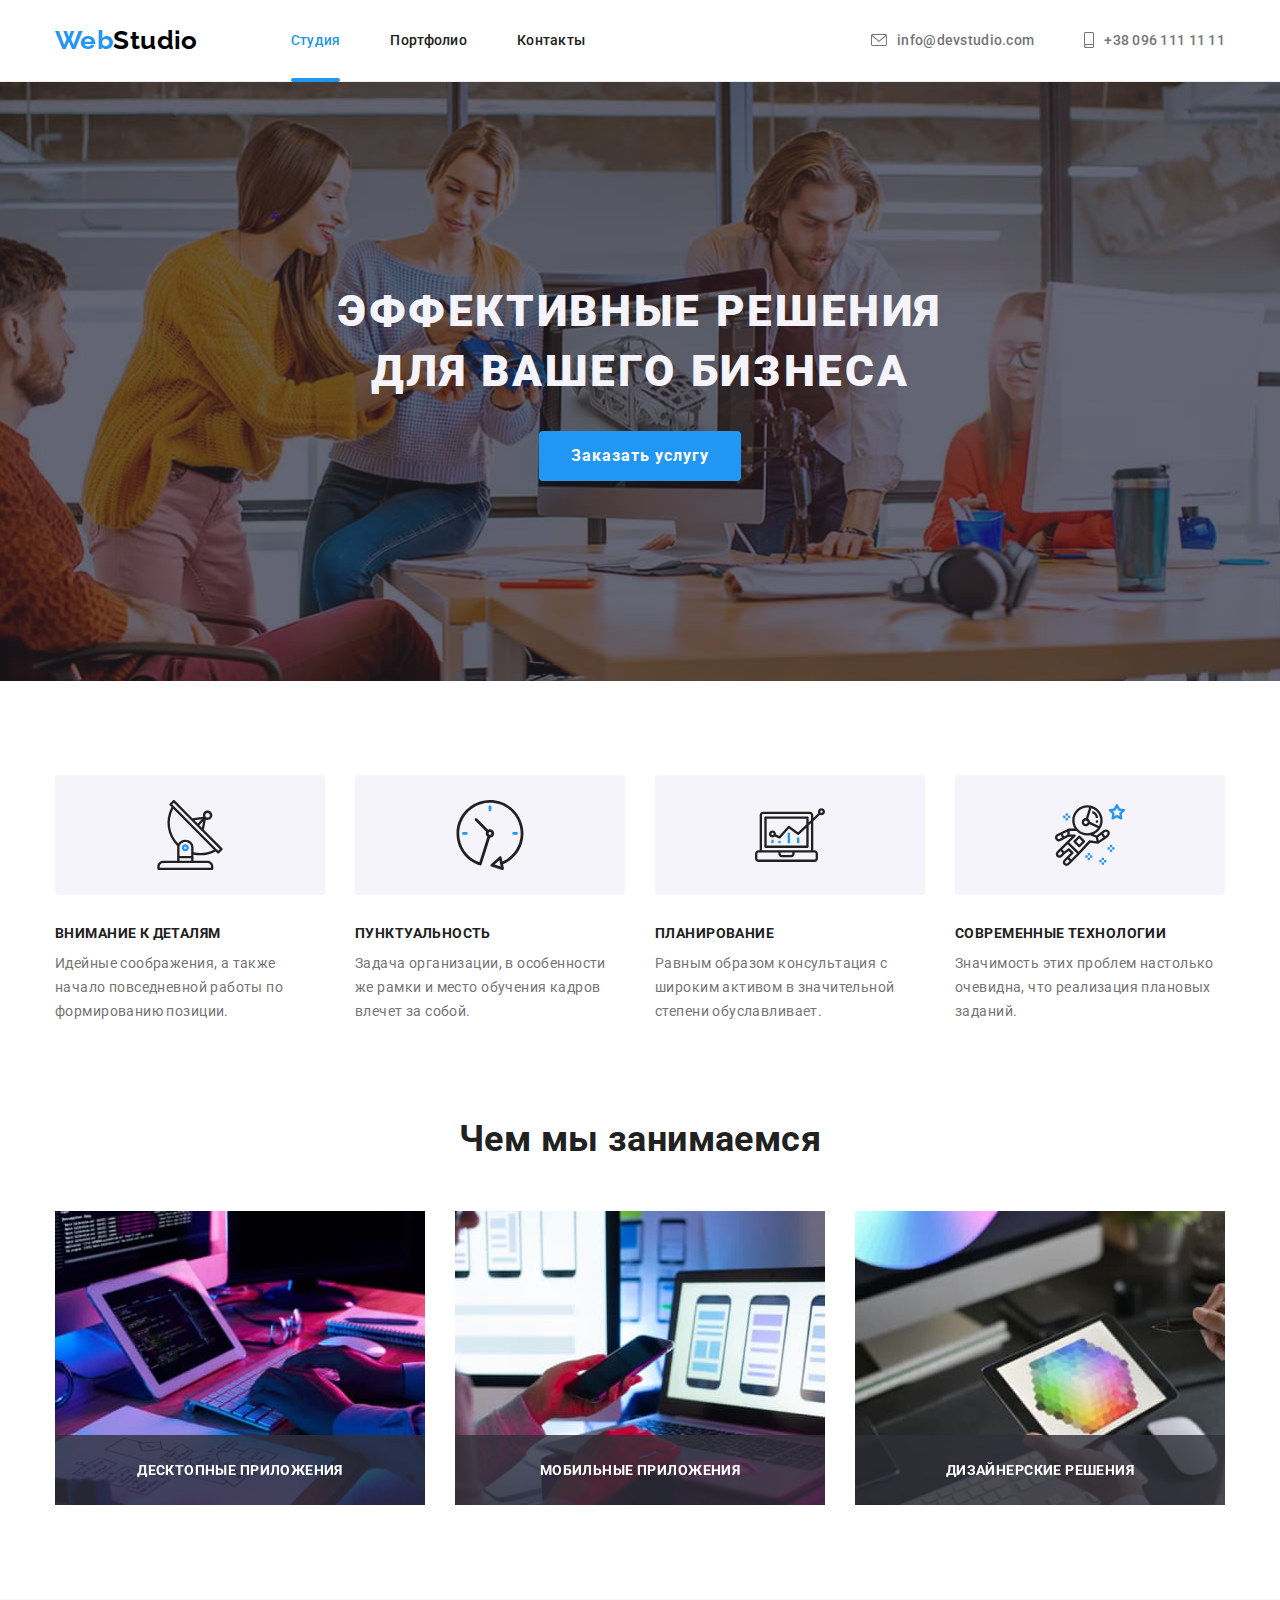
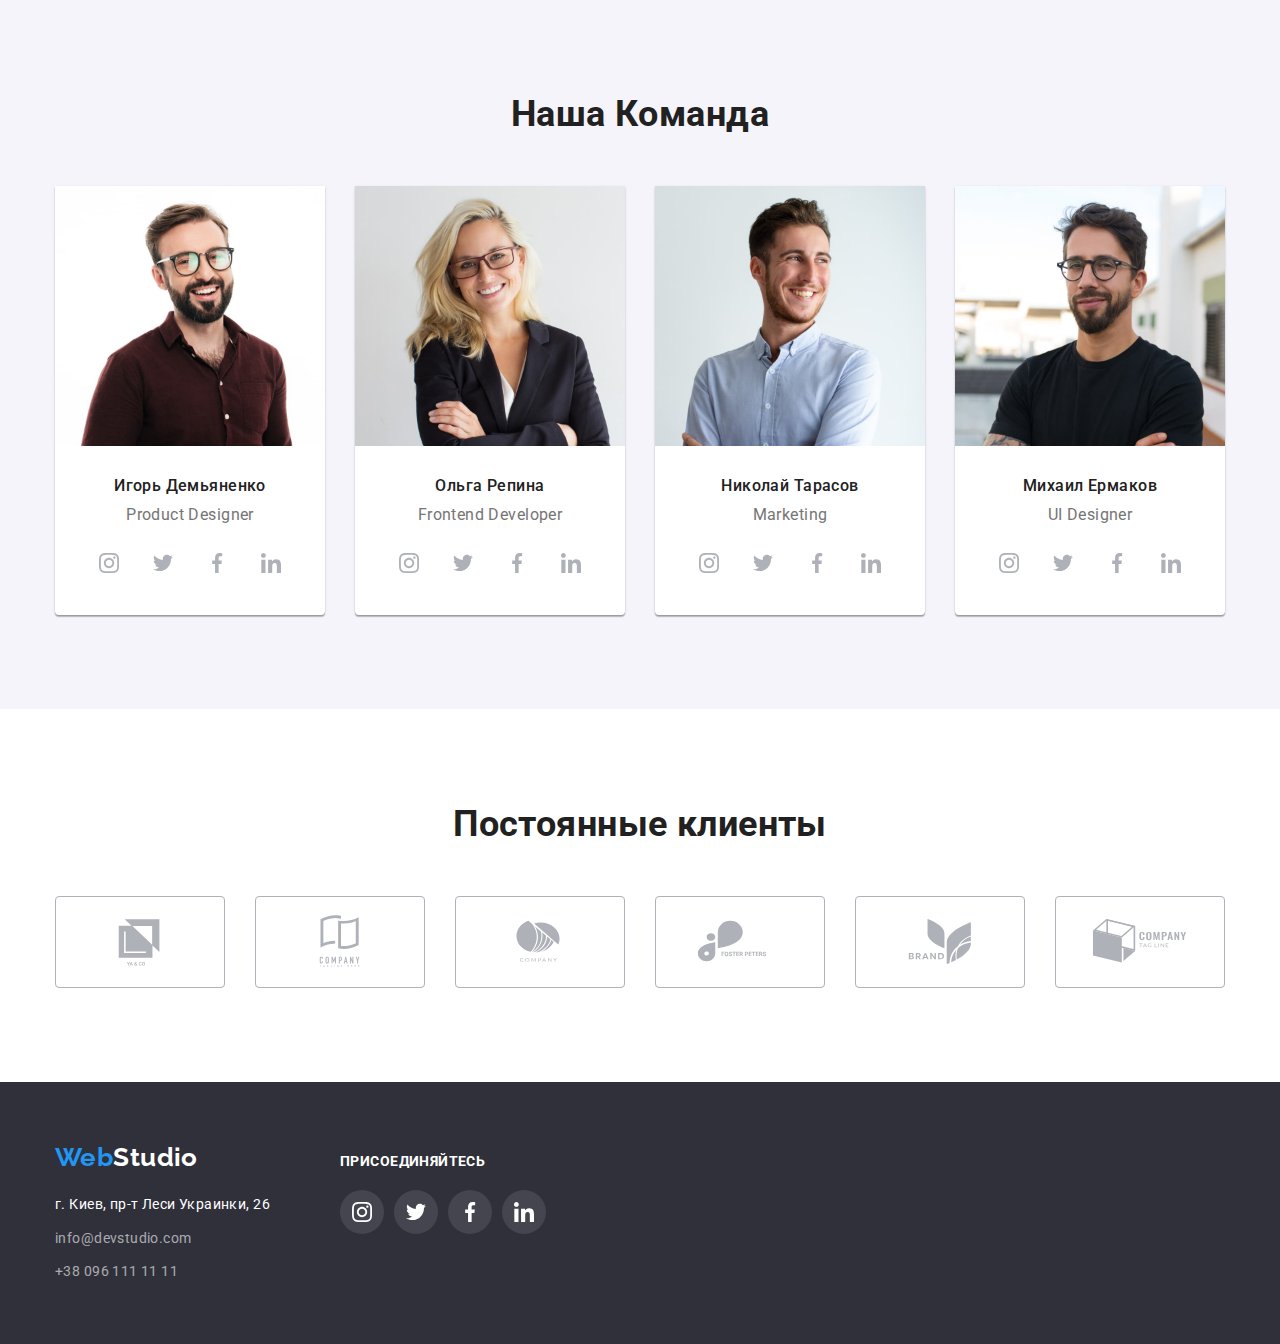
==== index.html @ 5c446c8c "start from 5" ====
<!DOCTYPE html>
<html lang="ru">

<head>
    <meta charset="UTF-8">
    <meta http-equiv="X-UA-Compatible" content="IE=edge">
    <meta name="viewport" content="width=device-width, initial-scale=1.0">
    <title>Document</title>
    <link rel="stylesheet"
        href="https://cdnjs.cloudflare.com/ajax/libs/modern-normalize/1.1.0/modern-normalize.min.css">
    <link rel="stylesheet" href="./css/root.css">
    <link rel="stylesheet" href="./css/main.css">

    <link rel="preconnect" href="https://fonts.googleapis.com">
    <link rel="preconnect" href="https://fonts.gstatic.com" crossorigin>
    <link
        href="https://fonts.googleapis.com/css2?family=Raleway:wght@700&family=Roboto:wght@400;500;700;900&display=swap"
        rel="stylesheet">
</head>

<body>

    <!-- Модальное окно -->
    <div class="backdrop is-hidden" data-modal>
        <div class="modal">
            <div class="button-close-cross" data-modal-close>
                <svg class="icon" width="11px" height="11px" fill="currentColor" aria-hidden="true">
                    <use href="images/symbol-defs.svg#close-cross"></use>
                </svg>
            </div>
        </div>
    </div>
    <!-- конец модального окна -->

    <!-- Шапка сайта -->
    <header>
        <div class="container main-nav">
            <nav class="main-nav">
                <a href="./index.html" class="logo link"><span>Web</span>Studio</a>
                <ul class="list site-nav">
                    <li class="item"><a href="index.html" class="link active">Студия</a></li>
                    <li class="item"><a href="portfolio.html" class="link">Портфолио</a></li>
                    <li class="item"><a href="" class="link">Контакты</a></li>
                </ul>
            </nav>

            <ul class="list contacts">
                <li class="item"><a href="mailto:info@devstudio.com" class="link">
                        <svg class="icon" width="16px" height="12px" aria-hidden="true">
                            <use href="images/symbol-defs.svg#envelope-hover"></use>
                        </svg>
                        info@devstudio.com</a></li>
                <li class="item"><a href="tel:+380961111111" class="link"><svg class="icon" width="10px" height="16px"
                            aria-hidden="true">
                            <use href="images/symbol-defs.svg#smartphone"></use>
                        </svg>+38 096 111 11 11</a></li>
            </ul>
        </div>
    </header>
    <main>
        <!-- Герой -->
        <section class="hero">
            <div class="container">
                <h1>Эффективные решения<br>для вашего бизнеса</h1>
                <button type="button" class="button primary button-hero" data-modal-open>Заказать услугу</button>
            </div>
        </section>

        <!-- Особенности -->

        <section class="section features combi-top">
            <div class="container">
                <h2 class="section-title visually-hidden">Особенности</h2>
                <ul class="list gallery-flex-big">
                    <li class="item">
                        <div class="item-background">
                            <svg class="icon" aria-hidden="true">
                                <use href="images/symbol-defs.svg#features-antenna"></use>
                            </svg>
                        </div>
                        <h3 class="title">Внимание к деталям</h3>
                        <p>Идейные соображения, а также начало повседневной работы по формированию позиции.</p>
                    </li>
                    <li class="item">
                        <div class="item-background">
                            <svg class="icon" aria-hidden="true">
                                <use href="images/symbol-defs.svg#features-clock"></use>
                            </svg>
                        </div>
                        <h3 class="title">Пунктуальность</h3>
                        <p>Задача организации, в особенности же рамки и место обучения кадров влечет за собой.</p>
                    </li>
                    <li class="item">
                        <div class="item-background">
                            <svg class="icon" aria-hidden="true">
                                <use href="images/symbol-defs.svg#features-computer"></use>
                            </svg>
                        </div>
                        <h3 class="title">Планирование</h3>
                        <p>Равным образом консультация с широким активом в значительной степени обуславливает.</p>
                    </li>
                    <li class="item">
                        <div class="item-background">
                            <svg class="icon" aria-hidden="true">
                                <use href="images/symbol-defs.svg#features-cosmonaut"></use>
                            </svg>
                        </div>
                        <h3 class="title">Современные технологии</h3>
                        <p>Значимость этих проблем настолько очевидна, что реализация плановых заданий.</p>
                    </li>
                </ul>
            </div>
        </section>

        <div>
            <!-- Чем мы занимаемся -->
            <section class="section alternate combi-bottom">
                <div class="container">
                    <h2 class="section-title">Чем мы занимаемся</h2>
                    <ul class="list gallery-flex">
                        <li class="item"><img src="images/developing.jpg" alt="Проектирование ПО" width="370">
                            <p><span>десктопные приложения</span></p>
                        </li>
                        <li class="item"><img src="images/multiplatform.jpg" alt="Мультиплатформенная адаптация ПО"
                                width="370">
                            <p><span>Мобильные приложения</span></p>
                        </li>
                        <li class="item"><img src="images/design.jpg" alt="дизайн" width="370">
                            <p><span>Дизайнерские решения</span></p>
                        </li>
                    </ul>
                </div>
            </section>




            <section class="section alternate staff">
                <div class="container">
                    <h2 class="section-title">Наша Команда</h2>
                    <ul class="list gallery-flex-big">
                        <li class="item">
                            <div class="card-thumb">
                                <img src="images/product-designer.jpg" alt="Product Designer" width="270">
                            </div>
                            <div class="wrapper">
                                <h3 class="title">Игорь Демьяненко</h3>
                                <p class="ocupation" lang="en">Product Designer</p>
                                <ul class="list socials team">
                                    <li class="socials-item">
                                        <a href="" class="instagramm">
                                            <svg class="icon" aria-hidden="true" width="20px" height="20px">
                                                <use href="images/symbol-defs.svg#instagram"></use>
                                            </svg>
                                        </a>
                                    </li>
                                    <li class="socials-item"><a href="" class="twitter">
                                            <svg class="icon" aria-hidden="true" width="20px" height="20px">
                                                <use href="images/symbol-defs.svg#twitter"></use>
                                            </svg>
                                        </a>
                                    </li>
                                    <li class="socials-item"><a href="" class="facebook">
                                            <svg class="icon" aria-hidden="true" width="20px" height="20px">
                                                <use href="images/symbol-defs.svg#facebook"></use>
                                            </svg>
                                        </a>
                                    </li>
                                    <li class="socials-item"><a href="" class="linkedin">
                                            <svg class="icon" aria-hidden="true" width="20px" height="20px">
                                                <use href="images/symbol-defs.svg#linkedin"></use>
                                            </svg>
                                        </a>
                                    </li>

                                </ul>
                            </div>

                        </li>
                        <li class="item">
                            <div class="card-thumb">
                                <img src="images/frontend-developer.jpg" alt="Frontend Developer" width="270">
                            </div>
                            <div class="wrapper">
                                <h3 class="title">Ольга Репина</h3>
                                <p class="ocupation" lang="en">Frontend Developer</p>
                                <ul class="list socials team">
                                    <li class="socials-item">
                                        <a href="" class="instagramm">
                                            <svg class="icon" aria-hidden="true" width="20px" height="20px">
                                                <use href="images/symbol-defs.svg#instagram"></use>
                                            </svg>
                                        </a>
                                    </li>
                                    <li class="socials-item"><a href="" class="twitter">
                                            <svg class="icon" aria-hidden="true" width="20px" height="20px">
                                                <use href="images/symbol-defs.svg#twitter"></use>
                                            </svg>
                                        </a>
                                    </li>
                                    <li class="socials-item"><a href="" class="facebook">
                                            <svg class="icon" aria-hidden="true" width="20px" height="20px">
                                                <use href="images/symbol-defs.svg#facebook"></use>
                                            </svg>
                                        </a>
                                    </li>
                                    <li class="socials-item"><a href="" class="linkedin">
                                            <svg class="icon" aria-hidden="true" width="20px" height="20px">
                                                <use href="images/symbol-defs.svg#linkedin"></use>
                                            </svg>
                                        </a>
                                    </li>

                                </ul>
                            </div>

                        </li>
                        <li class="item">
                            <div class="card-thumb">
                                <img src="images/marketing.jpg" alt="Marketing" width="270">
                            </div>
                            <div class="wrapper">
                                <h3 class="title">Николай Тарасов</h3>
                                <p class="ocupation" lang="en">Marketing</p>
                                <ul class="list socials team">
                                    <li class="socials-item">
                                        <a href="" class="instagramm">
                                            <svg class="icon" aria-hidden="true" width="20px" height="20px">
                                                <use href="images/symbol-defs.svg#instagram"></use>
                                            </svg>
                                        </a>
                                    </li>
                                    <li class="socials-item"><a href="" class="twitter">
                                            <svg class="icon" aria-hidden="true" width="20px" height="20px">
                                                <use href="images/symbol-defs.svg#twitter"></use>
                                            </svg>
                                        </a>
                                    </li>
                                    <li class="socials-item"><a href="" class="facebook">
                                            <svg class="icon" aria-hidden="true" width="20px" height="20px">
                                                <use href="images/symbol-defs.svg#facebook"></use>
                                            </svg>
                                        </a>
                                    </li>
                                    <li class="socials-item"><a href="" class="linkedin">
                                            <svg class="icon" aria-hidden="true" width="20px" height="20px">
                                                <use href="images/symbol-defs.svg#linkedin"></use>
                                            </svg>
                                        </a>
                                    </li>

                                </ul>
                            </div>

                        </li>
                        <li class="item">
                            <div class="card-thumb">
                                <img src="images/ui-designer.jpg" alt="UI Designer" width="270">
                            </div>
                            <div class="wrapper">
                                <h3 class="title">Михаил Ермаков</h3>
                                <p class="ocupation" lang="en">UI Designer</p>
                                <ul class="list socials team">
                                    <li class="socials-item">
                                        <a href="" class="instagramm">
                                            <svg class="icon" aria-hidden="true" width="20px" height="20px">
                                                <use href="images/symbol-defs.svg#instagram"></use>
                                            </svg>
                                        </a>
                                    </li>
                                    <li class="socials-item"><a href="" class="twitter">
                                            <svg class="icon" aria-hidden="true" width="20px" height="20px">
                                                <use href="images/symbol-defs.svg#twitter"></use>
                                            </svg>
                                        </a>
                                    </li>
                                    <li class="socials-item"><a href="" class="facebook">
                                            <svg class="icon" aria-hidden="true" width="20px" height="20px">
                                                <use href="images/symbol-defs.svg#facebook"></use>
                                            </svg>
                                        </a>
                                    </li>
                                    <li class="socials-item"><a href="" class="linkedin">
                                            <svg class="icon" aria-hidden="true" width="20px" height="20px">
                                                <use href="images/symbol-defs.svg#linkedin"></use>
                                            </svg>
                                        </a>
                                    </li>

                                </ul>
                            </div>

                        </li>
                    </ul>
                </div>
            </section>
            <section class="section alternate">
                <div class="container">
                    <h2 class="section-title">Постоянные клиенты</h2>
                    <ul class="list partners">
                        <li>
                            <a href="" class="partner">
                                <svg class="icon" aria-hidden="true">
                                    <use href="images/symbol-defs.svg#Partner-Logo1"></use>
                                </svg>
                            </a>
                        </li>
                        <li>
                            <a href="" class="partner">
                                <svg class="icon" aria-hidden="true">
                                    <use href="images/symbol-defs.svg#Partner-Logo2"></use>
                                </svg>
                            </a>
                        </li>
                        <li>
                            <a href="" class="partner">
                                <svg class="icon" aria-hidden="true">
                                    <use href="images/symbol-defs.svg#Partner-Logo3"></use>
                                </svg>
                            </a>
                        </li>
                        <li>
                            <a href="" class="partner">
                                <svg class="icon" aria-hidden="true">
                                    <use href="images/symbol-defs.svg#Partner-Logo4"></use>
                                </svg>
                            </a>
                        </li>
                        <li>
                            <a href="" class="partner">
                                <svg class="icon" aria-hidden="true">
                                    <use href="images/symbol-defs.svg#Partner-Logo5"></use>
                                </svg>
                            </a>
                        </li>
                        <li>
                            <a href="" class="partner">
                                <svg class="icon" aria-hidden="true">
                                    <use href="images/symbol-defs.svg#Partner-Logo6"></use>
                                </svg>
                            </a>
                        </li>
                    </ul>
                </div>
            </section>

        </div>
    </main>
    <footer>
        <div class="container">
            <div class="wrapper">
                <a href="./index.html" class="logo link"><span>Web</span>Studio</a>
                <address class="adress">
                    <p class="contacts-footer">
                        г. Киев, пр-т Леси Украинки, 26
                    </p>
                    <ul class="list contacts-footer">
                        <li class="item"><a href="mailto:info@devstudio.com" class="link">info@devstudio.com</a></li>
                        <li class="item"><a href="tel:+380961111111" class="link">+38 096 111 11 11</a></li>
                    </ul>
                </address>
            </div>
            <div class="wrapper connect">
                <h2>Присоединяйтесь</h2>
                <ul class="list socials">
                    <li class="socials-item">
                        <a href="" class="instagramm">
                            <svg class="icon" aria-hidden="true" width="20px" height="20px">
                                <use href="images/symbol-defs.svg#instagram"></use>
                            </svg>
                        </a>
                    </li>
                    <li class="socials-item"><a href="" class="twitter">
                            <svg class="icon" aria-hidden="true" width="20px" height="20px">
                                <use href="images/symbol-defs.svg#twitter"></use>
                            </svg>
                        </a>
                    </li>
                    <li class="socials-item"><a href="" class="facebook">
                            <svg class="icon" aria-hidden="true" width="20px" height="20px">
                                <use href="images/symbol-defs.svg#facebook"></use>
                            </svg>
                        </a>
                    </li>
                    <li class="socials-item"><a href="" class="linkedin">
                            <svg class="icon" aria-hidden="true" width="20px" height="20px">
                                <use href="images/symbol-defs.svg#linkedin"></use>
                            </svg>
                        </a>
                    </li>

                </ul>
            </div>
        </div>
    </footer>
    <script src="js/modal.js"></script>
</body>

</html>
---- css/root.css ----
:root {
    --primary-content-color: #757575;
    --secondary-content-color: #212121;
    --accent-color: #2196f3;
    --primary-bg-color: #ffffff;
    --secondary-bg-color: #F5F4FA;
    --icons-bg-color: #AFB1B8;
    --hero-button-color: #2196f3;
    --hero-button-color-accent: #188CE8;
    --hero-background-color: #C4C4C4;
    /* cubic-bezier(0.4, 0, 0.2, 1) */
    --cubic-function: 250ms cubic-bezier(0.4, 0, 0.2, 1);

    /* gallery */
    --gallery-cards-gap: 30px;
    --gallery-text-wrapper-padding-top-bottom: 18px;
    --gallery-text-wrapper-padding-left-right: 24px;
    /* gallery big */
    --gallery-big-text-wrapper-padding-top-bottom: 30px;
    --gallery-big-text-wrapper-padding-left-right: 30px;
}
---- css/main.css ----
﻿/*     font-family: 'Raleway', sans-serif;

    font-family: 'Roboto', sans-serif; 
 font colors
    logo color 2196F3 000000
    +accent color 2196F3
    menu color 212121

email and phone hover 2196F3
email and phone 757575

+white FFFFFF

+featuretitle 212121
+featuretitle paragraph 757575
 
   + Основной цвет текста --primary-content-color
    вторичный цвет текста --secondary-content-color
    
    цвет акцента -accent-color

    +основной цвет фона белый --primary-bg-color
    вторичный цвет фона --secondary-bg-color
*/

body {
    color: var(--primary-content-color);
    background-color: var(--primary-bg-color);
    font-family: roboto, sans-serif;
    font-weight: 400;
    font-size: 14px;
    letter-spacing: 0.03em;
    line-height: 1.2;
}

/* Utilities */

.visually-hidden {
    position: absolute;
    width: 1px;
    height: 1px;
    margin: -1px;
    border: 0;
    padding: 0;

    white-space: nowrap;
    clip-path: inset(100%);
    clip: rect(0 0 0 0);
    overflow: hidden;
    outline: 0;
    outline-offset: 0;
}

img {
    display: block;
    max-width: 100%;
    height: auto;
}

/* .visualiser {
    outline: 2px dashed blueviolet;
} */

.container {
    width: 1200px;
    margin-left: auto;
    margin-right: auto;
    /* outline: 2px dashed greenyellow; */
    padding-right: 15px;
    padding-left: 15px;
}

.list {
    list-style: none;
    margin: 0;
    padding-left: 0;
}

.link {
    text-decoration: none;
}

.adress {
    font-style: normal;
}

.icon {
    fill: var(--icons-bg-color);
    transition: fill var(--cubic-function);
}



/* site nav */
header {
    border-bottom: 1px solid #ECECEC;

}

.logo {
    margin-right: 93px;
    display: block;

    color: #000000;
    font-family: Raleway, sans-serif;
    font-weight: 700;
    font-size: 26px;
}



.logo span {
    color: var(--accent-color);
}

.main-nav {
    display: flex;
    align-items: center;
}

.site-nav,
.contacts {
    display: flex;

    letter-spacing: 0.02em;
    font-weight: 500;
}

.contacts {
    margin-left: auto;
}

.contacts-footer {

    line-height: 1.71;
}

.adress p {
    color: var(--primary-bg-color);
}


.site-nav .item:not(:last-child) {
    margin-right: 50px;
}

.contacts .item:not(:last-child) {
    margin-right: 50px;
}

.site-nav .link {
    color: var(--secondary-content-color);
    display: block;
    padding-top: 32px;
    padding-bottom: 32px;
    transition: color var(--cubic-function);
}

.contacts .link {
    display: inline-flex;
    align-items: center;
    justify-content: center;
    color: var(--primary-content-color);

    padding-top: 32px;
    padding-bottom: 32px;
    text-align: center;

    transition: color var(--cubic-function);
}

.contacts .icon {

    margin-right: 10px;
    text-align: center;
    fill: currentColor;

}



.contacts-footer .link {
    color: rgba(255, 255, 255, 0.6);
    transition: color var(--cubic-function);
}

.site-nav .link:hover,
.site-nav .link:focus,
.contacts .link:hover,
.contacts .link:focus,
.contacts-footer .link:hover,
.contacts-footer .link:focus {
    color: var(--accent-color);
}

.site-nav .active {
    color: var(--accent-color);
}

.site-nav .link.active::before {
    position: absolute;
    bottom: -1px;
    left: 0;
    display: block;
    content: "";
    width: 100%;
    height: 4px;
    border-radius: 2px;
    background-color: var(--hero-button-color);
}

.list.site-nav .link.active {
    position: relative;
}

/* hero */




.hero {
    max-width: 1600px;
    margin-left: auto;
    margin-right: auto;
    padding-top: 200px;
    padding-bottom: 200px;

    text-align: center;
    background-color: var(--hero-background-color);
    background-image: linear-gradient(to right, rgba(47, 48, 58, 0.4), rgba(47, 48, 58, 0.4)), url(../images/hero-bg.jpg);
    background-position: center;
    background-size: cover;
    background-repeat: no-repeat;

}


.hero .button {
    font-weight: 700;
    font-size: 16px;
    line-height: 1.86;
    letter-spacing: 0.06em;
    background-color: var(--hero-button-color);
    transition: background-color var(--cubic-function);

}

.hero .button:hover,
.hero .button:focus {
    background-color: var(--hero-button-color-accent);

}

.hero h1 {
    text-transform: uppercase;
    color: var(--secondary-bg-color);
    font-weight: 900;
    font-size: 44px;
    line-height: 1.36;
    letter-spacing: 0.06em;
    margin-top: 0;
    margin-bottom: 30px;
    /* outline: 1px solid blue; */

}

/* main */
.section {

    padding-bottom: 94px;
    /* outline: 1px solid yellow;
    background-color: grey; */

}

.section.combi-top {
    padding-top: 94px;
    padding-bottom: 0;
}

.section.alternate {
    padding-top: 94px;
}

.alternate:nth-child(2n) {
    background-color: var(--secondary-bg-color);
}

/*
.section.combi-bottom {
    padding-top: 0;
} */


/* -----purpose-overlay----- */

.list.gallery-flex .item {
    position: relative;
}

.alternate.combi-bottom p {
    position: absolute;
    display: flex;
    justify-content: center;
    align-items: center;
    padding: 0;
    margin: 0;
    width: 100%;
    height: 70px;
    transform: translate(0, -100%);

    font-weight: 700;
    font-size: 14px;
    line-height: 1.17;
    text-transform: uppercase;
    background-color: rgba(47, 48, 58, 0.8);
    color: var(--primary-bg-color);

}

/* ------END-of-puropose-overlay--- */




/* наша команда */
/* team-galery */



.gallery-flex-big {
    display: flex;
    flex-wrap: wrap;
    margin-top: calc(-1 * var(--gallery-cards-gap));
    margin-left: calc(-1 * var(--gallery-cards-gap));

}

.gallery-flex-big .item {
    flex-basis: calc(100% / 4 - var(--gallery-cards-gap));
    /* margin-bottom: 30px; */
    margin-left: var(--gallery-cards-gap);
    margin-top: var(--gallery-cards-gap);

    align-items: center;


}

.alternate .gallery-flex-big .item {
    box-shadow: 0px 1px 3px rgba(0, 0, 0, 0.12), 0px 1px 1px rgba(0, 0, 0, 0.14), 0px 2px 1px rgba(0, 0, 0, 0.2);
    border-radius: 0px 0px 4px 4px;
    background-color: var(--primary-bg-color);
}

.gallery-flex-big .wrapper {
    text-align: center;
    padding-top: var(--gallery-big-text-wrapper-padding-top-bottom);
    padding-bottom: var(--gallery-big-text-wrapper-padding-top-bottom);
    /* padding-left: var(--gallery-big-text-wrapper-padding-left-right);
    padding-right: var(--gallery-big-text-wrapper-padding-left-right); */
}


.alternate h2 {
    font-weight: 700;
    font-size: 36px;
    text-align: center;
    margin-bottom: 50px;
}

.alternate h3 {
    font-weight: 500;
    font-size: 16px;
    margin-top: 0px;
    margin-bottom: 10px;
}

.alternate p {
    font-size: 16px;
    margin-top: 0px;
    margin-bottom: 0px;
}

.alternate ul {
    display: flex;
    justify-content: center;
}

.section-title {
    margin-top: 0;
    margin-bottom: 0;
}

.section-title,
.section .title {
    color: var(--secondary-content-color);
}

.features h3 {

    font-weight: 700;
    font-size: 14px;
    text-transform: uppercase;
    margin-top: 0;
    margin-bottom: 10px;

}

.features p {
    margin-top: 0;
    margin-bottom: 0;
    line-height: 1.71;
}

.features ul {
    /* margin-bottom: 94px; */
    display: flex;
}

.features .item-background {
    display: flex;
    align-items: center;
    justify-content: center;
    width: 270px;
    height: 120px;
    border-radius: 4px;
    margin-bottom: 30px;
    background-color: var(--secondary-bg-color);
}

.features .icon {
    display: block;
    content: "";
    width: 70px;
    height: 70px;



}

/* .features .antenna::before {
    background-image: url(../images/features-antenna.svg);
}

.features .clock::before {
    background-image: url(../images/features-clock.svg);
}

.features .computer::before {
    background-image: url(../images/features-computer.svg);
}

.features .cosmonaut::before {
    background-image: url(../images/features-cosmonaut.svg);
} */


.button {
    color: var(--secondary-text-color);
    background-color: var(--secondary-bg-color);
    font-family: inherit;
    font-weight: 500;
    font-size: 16px;
    line-height: 1.63;
    padding: 0;
    border: 0;
    border-radius: 4px;

    cursor: pointer;


}

.button-hero {
    padding: 10px 32px;
    display: inline-block;

    box-shadow: 0px 4px 4px rgba(0, 0, 0, 0.15);
}

.button-hero:hover,
.button-hero:focus {}

.button-gallery {
    padding: 6px 22px;

}



.button.secondary.button-gallery:hover,
.button.secondary.button-gallery:focus,
.button.primary.button-gallery:hover,
.button.primary.button-gallery:focus {
    color: var(--primary-bg-color);
    background-color: var(--accent-color);

    box-shadow: 0px 3px 1px rgba(0, 0, 0, 0.1), 0px 1px 2px rgba(0, 0, 0, 0.08), 0px 2px 2px rgba(0, 0, 0, 0.12);
}



.button.primary {
    color: var(--primary-bg-color);
    background-color: var(--accent-color);
    box-shadow: none;
    transition: background-color var(--cubic-function), color var(--cubic-function), box-shadow var(--cubic-function);


}

.button.secondary {
    color: var(--secondary-content-color);
    background-color: var(--secondary-bg-color);

    transition: background-color var(--cubic-function), color var(--cubic-function), box-shadow var(--cubic-function);
}

.link p {
    color: var(--primary-content-color);

}

/* galery flex net*/





.gallery-flex {
    display: flex;
    flex-wrap: wrap;
    margin-top: calc(-1 * var(--gallery-cards-gap));
    margin-left: calc(-1 * var(--gallery-cards-gap));

}

.gallery-flex .item {
    flex-basis: calc(100% / 3 - var(--gallery-cards-gap));
    /* margin-bottom: 30px; */
    margin-left: var(--gallery-cards-gap);
    margin-top: var(--gallery-cards-gap);

    align-items: center;

}

.gallery-flex .item .link {
    display: block;
    transition: box-shadow var(--cubic-function);
}


.gallery-flex .item a:hover,
.gallery-flex .item a:focus {
    box-shadow: 0px 1px 1px rgba(0, 0, 0, 0.12), 0px 4px 4px rgba(0, 0, 0, 0.06), 1px 4px 6px rgba(0, 0, 0, 0.16);

}



.gallery-flex .wrapper {
    padding-top: var(--gallery-text-wrapper-padding-top-bottom);
    padding-bottom: var(--gallery-text-wrapper-padding-top-bottom);
    padding-left: var(--gallery-text-wrapper-padding-left-right);
    padding-right: var(--gallery-text-wrapper-padding-left-right);
}

.gallery-flex .bottom-border {

    border-left: 1px solid #EEEEEE;
    border-right: 1px solid #EEEEEE;
    border-bottom: 1px solid #EEEEEE;
}

/* 
.gallery .item:not(:nth-child(3n)) {
    margin-right: 30px;
}

.gallery .item:nth-last-child(-n+3) {
    margin-bottom: 0;
} */



.gallery h2 {
    font-weight: 700;
    font-size: 18px;
    line-height: 2;
    letter-spacing: 0.06em;

}

.gallery p {
    font-size: 16px;
    line-height: 1.88;
}

.gallery-nav {
    margin-top: 0;
    margin-bottom: 50px;
    display: flex;
    justify-content: center;
}

.gallery-nav .item:not(:last-child) {
    margin-right: 8px;
}

.portfolio {
    padding-top: 94px;
    padding-bottom: 94px;
}

.portfolio p,
.portfolio h2 {
    margin: 0;
}

.portfolio h2 {
    margin-bottom: 4px;
}

.alternate .partners {
    display: flex;

}

.partners .partner {
    display: flex;
    border: 1px solid var(--icons-bg-color);
    border-radius: 4px;
    width: 170px;
    height: 92px;
    justify-content: center;
    align-items: center;
    color: var(--icons-bg-color);
    transition: color var(--cubic-function), border-color var(--cubic-function);
}

.partners .icon {
    fill: currentColor;
    width: 106px;
    height: 60px;
}

.partners .partner:hover,
.partners .partner:focus {
    color: var(--accent-color);
    border-color: var(--accent-color);
}

.partners li:not(:last-child) {
    margin-right: 30px;

}

/* -------galery overlay---------- */

a .card-thumb {
    position: relative;
    overflow: hidden;
}

.overlay {
    position: absolute;
    bottom: 0;
    left: 0;
    transform: translate(0, 100%);
    width: 100%;
    height: 100%;
    display: flex;
    align-items: center;
    padding: 24px;
    background-color: rgba(33, 150, 243, 0.9);

    overflow: hidden;
    transition: transform var(--cubic-function);

}

.gallery .overlay p {
    padding: 0;
    margin: 0;

    font-size: 18px;
    line-height: 1.55;
    color: var(--primary-bg-color);
}

.gallery-flex .item a:hover .overlay,
.gallery-flex .item a:focus .overlay {
    transform: translate(0);
}


/* -----end-of-overlay----- */


/* footer */
footer {
    padding-top: 60px;
    padding-bottom: 60px;

    background-color: #2F303A;
}


footer .container {
    display: flex;
    align-items: baseline;
}

footer h2 {
    text-transform: uppercase;
    font-size: 14px;
    font-weight: 700;
    margin-top: 0;
    margin-bottom: 20px;

    color: var(--primary-bg-color);
}

footer .logo {
    color: var(--primary-bg-color);
    margin-right: 0px;
    margin-bottom: 20px;
}

.footer .wrapper {
    display: flex;

}

footer p {
    margin-top: 0px;
    margin-bottom: 10px;
}


footer .item:not(:last-child) {
    margin-bottom: 9px;
}

footer .connect {
    margin-left: 70px;
}

.socials {
    display: flex;
}

.socials-item:not(:last-child) {
    margin-right: 10px;
}

.socials a {
    display: flex;
    width: 44px;
    height: 44px;
    border-radius: 50%;
    overflow: hidden;
    align-items: center;
    justify-content: center;
    color: var(--primary-bg-color);

    background-position: center;
    background-color: rgba(255, 255, 255, 0.1);
    background-repeat: no-repeat;

    transition: background-color var(--cubic-function);

}

.socials.team a {
    fill: var(--primary-bg-color);


}

.socials a:hover,
.socials a:focus {
    background-color: var(--accent-color);
}

.gallery-flex-big .socials a:hover .icon,
.gallery-flex-big .socials a:focus .icon {
    fill: var(--primary-bg-color);
}

.gallery-flex-big .ocupation {
    margin-bottom: 16px;
}

footer .socials .icon {
    fill: #fff;
}


/*
.socials .instagramm {
    background-image: url(../images/instagram.svg);
}

.socials .twitter {
    background-image: url(../images/twitter.svg);
}

.socials .facebook {
    background-image: url(../images/facebook.svg);
}

.socials .linkedin {
    background-image: url(../images/linkedin.svg);
} */

/* 
.gallery .item:not(:nth-child(3n)) {
    margin-right: 30px;
}

.gallery .item:nth-last-child(-n+3) {
    margin-bottom: 0;
} */


/* ------------modal window----------- */

.backdrop {
    opacity: 1;

    position: fixed;
    top: 0;
    left: 0;
    width: 100%;
    height: 100%;
    background-color: rgba(0, 0, 0, 0.2);
    transition: opacity var(--cubic-function);
}

.backdrop.is-hidden {
    opacity: 0;

    pointer-events: none;

}

.modal {
    position: absolute;
    top: 50%;
    left: 50%;
    transform: translate(-50%, -50%);
    width: 528px;
    height: 581px;
    background-color: var(--primary-bg-color);
    box-shadow: 0px 1px 3px rgba(0, 0, 0, 0.12), 0px 1px 1px rgba(0, 0, 0, 0.14), 0px 2px 1px rgba(0, 0, 0, 0.2);
    border-radius: 4px;
}

.backdrop.is-hidden .modal {
    transform: translate(-50%, -50%) scale(0.8);
    transition: transform var(--cubic-function);
}

.backdrop .modal {
    transform: translate(-50%, -50%) scale(1);
    transition: transform var(--cubic-function);
}

.button-close-cross {
    position: absolute;
    top: 8px;
    right: 8px;
    width: 30px;
    height: 30px;

    display: flex;
    justify-content: center;
    align-items: center;
    background-color: var(--primary-bg-color);
    border: 1px solid rgba(0, 0, 0, 0.1);
    border-radius: 15px;
}

.button-close-cross:hover,
.button-close-cross:focus {
    cursor: pointer;
}

.button-close-cross .icon {
    display: block;
    fill: #000000;
}


/* ------------END of modal window---- */
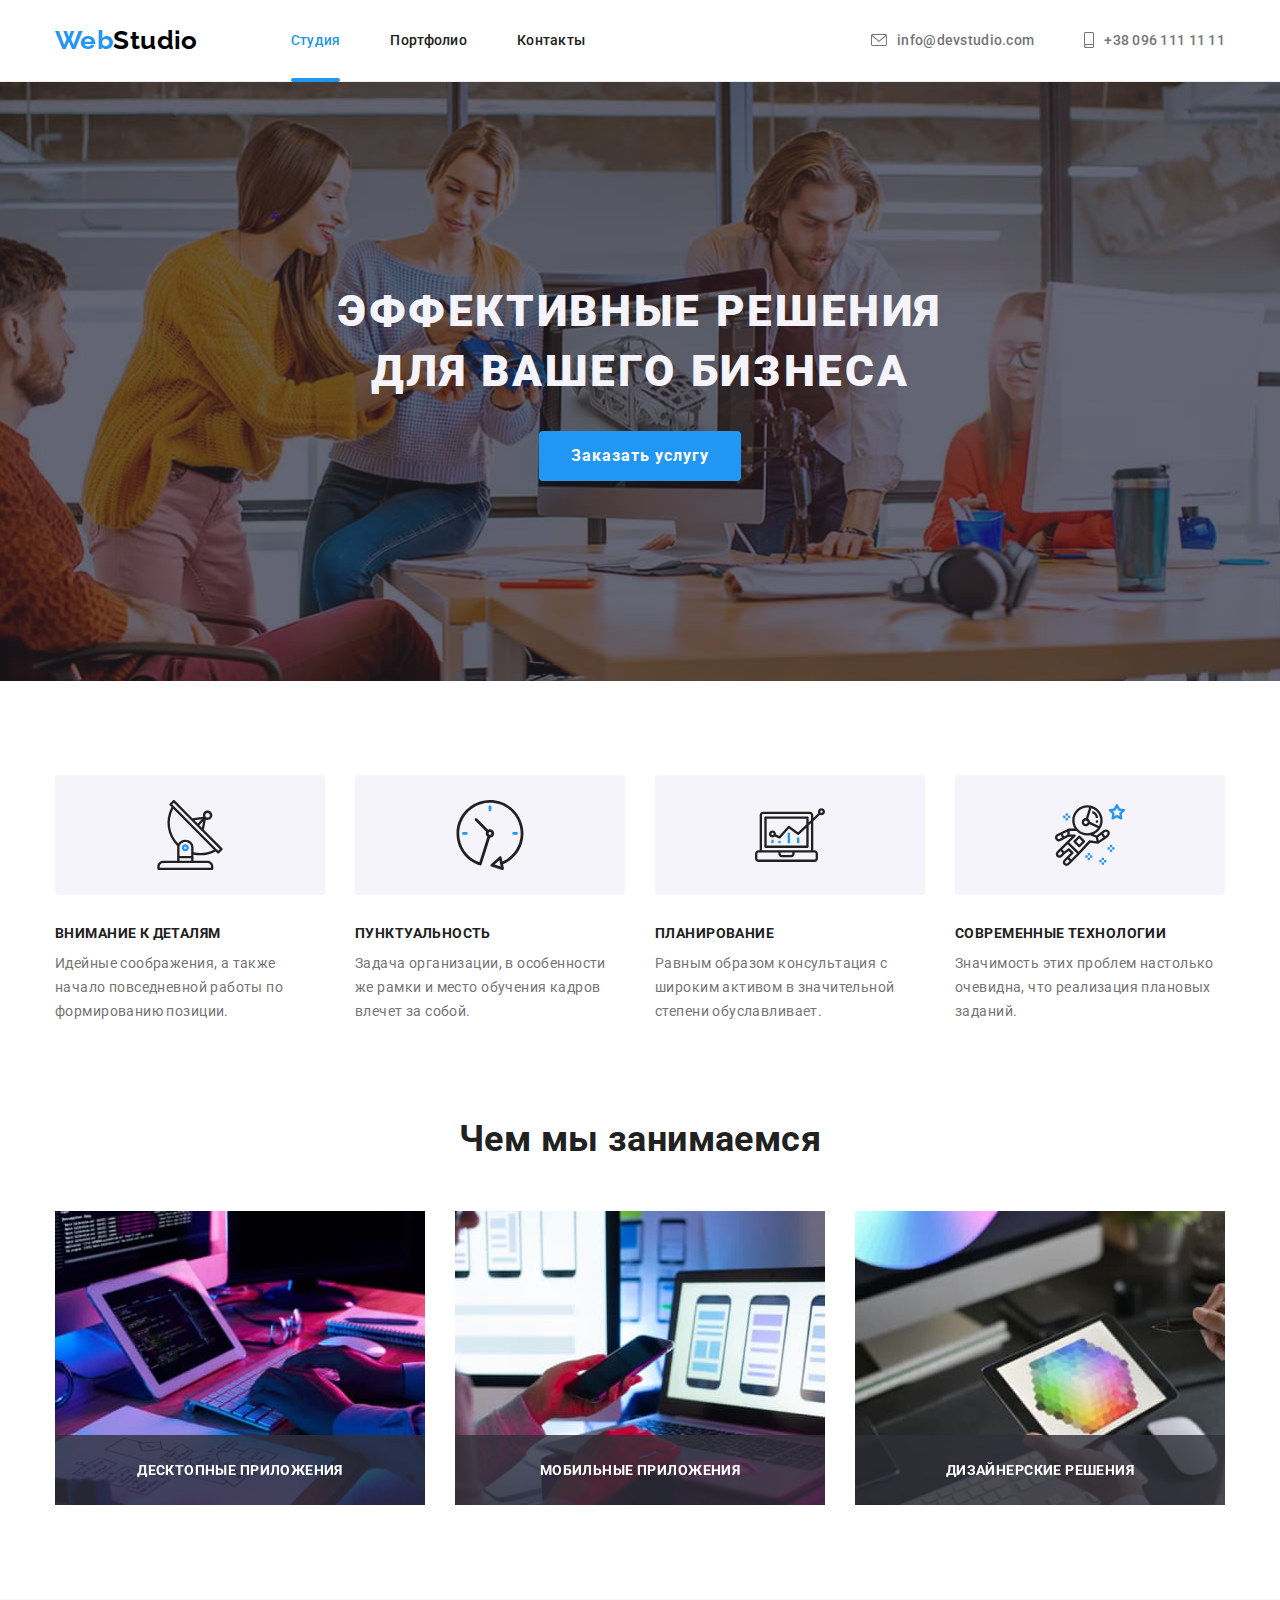
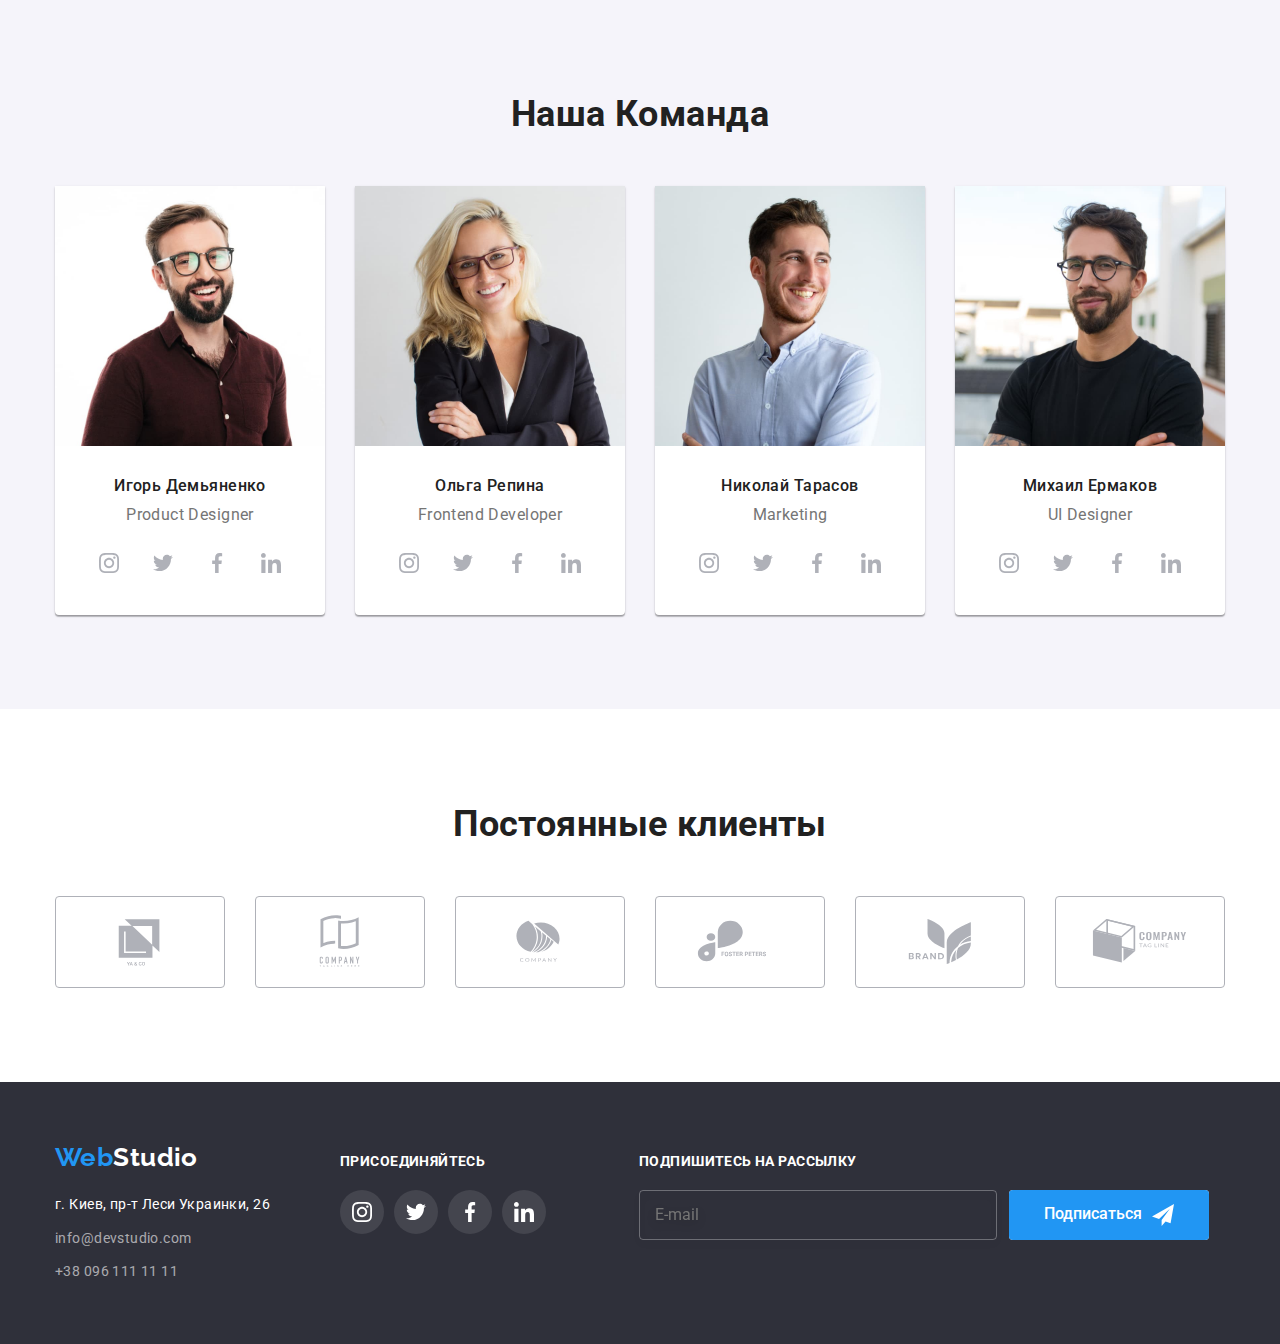
==== commit 74d49876: "ready to check" ====
--- a/index.html
+++ b/index.html
@@ -28,6 +28,51 @@
                     <use href="images/symbol-defs.svg#close-cross"></use>
                 </svg>
             </div>
+            <form class="form-modal js-speaker-form">
+                <h2>Оставьте свои данные, мы вам перезвоним</h2>
+                <label>
+                    <span class="form-input-name">Имя</span>
+
+                    <input type="text" name="form-name" placeholder=" " class="input-text">
+                    <svg width="18px" height="18px" fill="currentColor" aria-hidden="true">
+                        <use href="images/symbol-defs.svg#form-human"></use>
+                    </svg>
+                </label>
+                <label>
+                    <span class="form-input-name">Телефон</span>
+                    <input type="tel" name="form-phone" class="input-text" placeholder=" ">
+                    <svg width="18px" height="18px" fill="currentColor" aria-hidden="true">
+                        <use href="images/symbol-defs.svg#form-phone"></use>
+                    </svg>
+                </label>
+                <label>
+                    <span class="form-input-name">Почта</span>
+                    <input type="email" name="form-mail" class="input-text" placeholder=" ">
+                    <svg width="18px" height="18px" fill="currentColor" aria-hidden="true">
+                        <use href="images/symbol-defs.svg#form-envelope"></use>
+                    </svg>
+                </label>
+                <label>
+                    <span>Комментарий</span><textarea type="text" name="form-comment" class="input-text comment"
+                        placeholder="Введите текст"></textarea>
+                </label>
+                <label class="consent">
+                    <input type="checkbox" name="form-consent" value="true" class="visually-hidden">
+                    <svg class="icon form-checkbox unchecked" fill="currentColor" aria-hidden="true">
+                        <use href="images/symbol-defs.svg#form-icon-uncheck"></use>
+                    </svg>
+                    <svg class="icon form-checkbox checked" fill="currentColor" aria-hidden="true">
+                        <use href="images/symbol-defs.svg#form-icon-check"></use>
+                    </svg>
+
+                    <span>Соглашаюсь с рассылкой и принимаю</span> <a href="">Условия договора</a>
+                </label>
+                <label class="button ">
+                    <button class="button primary subscribe-action" type="submit">Отправить</button>
+
+
+                </label>
+            </form>
         </div>
     </div>
     <!-- конец модального окна -->
@@ -391,9 +436,40 @@
 
                 </ul>
             </div>
+            <div class="wrapper subscribe">
+                <h2>Подпишитесь на рассылку</h2>
+                <form class="js-speaker-form">
+                    <label class="mail">
+                        <input type="email" name="subscribe-email" placeholder="E-mail">
+                    </label>
+                    <label class="button">
+                        <button class="button primary subscribe-action"><span>Подписаться</span><svg class="icon"
+                                aria-hidden="true" width="32px" height="32px">
+                                <use href="images/symbol-defs.svg#icon-send"></use>
+                            </svg></button>
+
+
+                    </label>
+                </form>
+            </div>
         </div>
     </footer>
     <script src="js/modal.js"></script>
+
+    <script>
+        (() => {
+            document.querySelector('.js-speaker-form').addEventListener('submit', e => {
+                e.preventDefault();
+
+                new FormData(e.currentTarget).forEach((value, name) =>
+                    console.log(`${name}: ${value}`),
+                );
+
+                e.currentTarget.reset();
+            });
+        })();
+    </script>
 </body>
 
+
 </html>--- a/css/main.css
+++ b/css/main.css
@@ -825,6 +825,79 @@
     margin-bottom: 0;
 } */
 
+/* --------footer-subscribe------ */
+footer .subscribe {
+    margin-left: 93px;
+}
+
+.subscribe form {
+    display: flex;
+    align-items: center;
+    height: 50px;
+}
+
+.subscribe .mail {
+    display: flex;
+    align-items: center;
+
+    padding-left: 15px;
+    padding-right: 15px;
+    border: 1px solid rgba(255, 255, 255, 0.3);
+    filter: drop-shadow(0px 4px 4px rgba(0, 0, 0, 0.15));
+    border-radius: 4px;
+
+    width: 358px;
+    height: 100%;
+    margin-right: 12px;
+}
+
+.subscribe .mail input {
+    line-height: 20px;
+    font-size: 16px;
+    color: rgba(255, 255, 255, 0.6);
+    background-color: transparent;
+    border: none;
+    padding: 0;
+    margin: 0;
+    width: 100%;
+}
+
+.subscribe .mail input:focus {
+    color: var(--primary-bg-color);
+}
+
+.subscribe .mail input:not(:placeholder-shown) {
+    color: var(--primary-bg-color);
+}
+
+.subscribe .button {
+    display: flex;
+    align-items: center;
+    justify-content: center;
+    width: 200px;
+    height: 100%;
+
+}
+
+.subscribe .button:hover,
+.subscribe .button:focus {
+    background-color: var(--hero-button-color-accent);
+}
+
+
+
+
+.subscribe .button svg {
+    padding-left: 10px;
+    fill: var(--primary-bg-color);
+}
+
+
+
+
+
+/* --------END---OF---Footer-subscribe------ */
+
 
 /* ------------modal window----------- */
 
@@ -857,6 +930,7 @@
     background-color: var(--primary-bg-color);
     box-shadow: 0px 1px 3px rgba(0, 0, 0, 0.12), 0px 1px 1px rgba(0, 0, 0, 0.14), 0px 2px 1px rgba(0, 0, 0, 0.2);
     border-radius: 4px;
+    padding: 40px;
 }
 
 .backdrop.is-hidden .modal {
@@ -894,5 +968,150 @@
     fill: #000000;
 }
 
+.form-modal {
+    display: flex;
+    flex-direction: column;
+    align-items: stretch;
+}
+
+.form-modal label {
+    font-size: 14px;
+    position: relative;
+}
+
+
+
+.form-modal a {
+    color: var(--hero-button-color);
+}
+
+.form-modal .consent span {
+    font-size: 14px;
+    padding-left: 36px;
+}
+
+
+.form-modal .form-checkbox {
+    fill: var(--secondary-content-color);
+    position: absolute;
+    width: 16px;
+    height: 15px;
+    margin-left: 12px;
+}
+
+
+
+
+.form-modal h2 {
+    margin-top: 0;
+    margin-bottom: 12px;
+
+    font-weight: 700;
+    font-size: 20px;
+    text-align: center;
+    letter-spacing: 0.03em;
+    color: var(--secondary-content-color);
+}
+
+.form-modal label {
+    margin-bottom: 10px;
+}
+
+
+.form-modal input:hover,
+.form-modal input:focus,
+.form-modal textarea:hover,
+.form-modal textarea:focus {
+    border-color: var(--accent-color);
+
+}
+
+.form-modal input:hover~svg,
+.form-modal input:focus~svg,
+.form-modal textarea:hover~svg,
+.form-modal textarea:focus~svg {
+    fill: var(--accent-color);
+
+}
+
+.form-modal .input-text {
+
+    display: block;
+    width: 100%;
+    margin: 0;
+    padding-top: 12px;
+    padding-bottom: 12px;
+    padding-left: 42px;
+    padding-right: 12px;
+
+
+    border: 1px solid rgba(33, 33, 33, 0.2);
+    border-radius: 4px;
+    transition: border-color var(--cubic-function);
+}
+
+
+.form-modal .input-text.comment {
+    resize: none;
+    width: 100%;
+    height: 120px;
+    padding-left: 16px;
+    padding-right: 16px;
+    transition: border-color var(--cubic-function);
+}
+
+.form-modal span {
+    font-size: 12px;
+    margin-bottom: 4px;
+}
+
+.form-modal .consent {
+    margin-bottom: 30px;
+}
+
+.consent input[type="checkbox"]:focus~svg,
+.consent input[type="checkbox"]:hover~svg {
+    fill: var(--accent-color);
+    cursor: pointer;
+}
+
+.consent input[type="checkbox"]:not(:checked)~.checked {
+    opacity: 0;
+    transition: opacity var(--cubic-function);
+}
+
+.consent input[type="checkbox"]:checked~.checked {
+    opacity: 1;
+}
+
+
+.form-modal .button {
+    width: 200px;
+    height: 50px;
+    align-self: center;
+
+    font-size: 16px;
+    font-weight: 700;
+    box-shadow: 0px 4px 4px rgba(0, 0, 0, 0.15);
+    background-color: var(--hero-button-color);
+
+}
+
+.form-modal .button:hover,
+.form-modal .button:focus {
+    background-color: var(--hero-button-color-accent);
+}
+
+.form-input-name~svg {
+    position: absolute;
+    left: 12px;
+    bottom: 11px;
+    width: 18px;
+    height: 18px;
+
+    fill: var(--secondary-content-color);
+    transition: fill var(--cubic-function);
+}
+
 
 /* ------------END of modal window---- */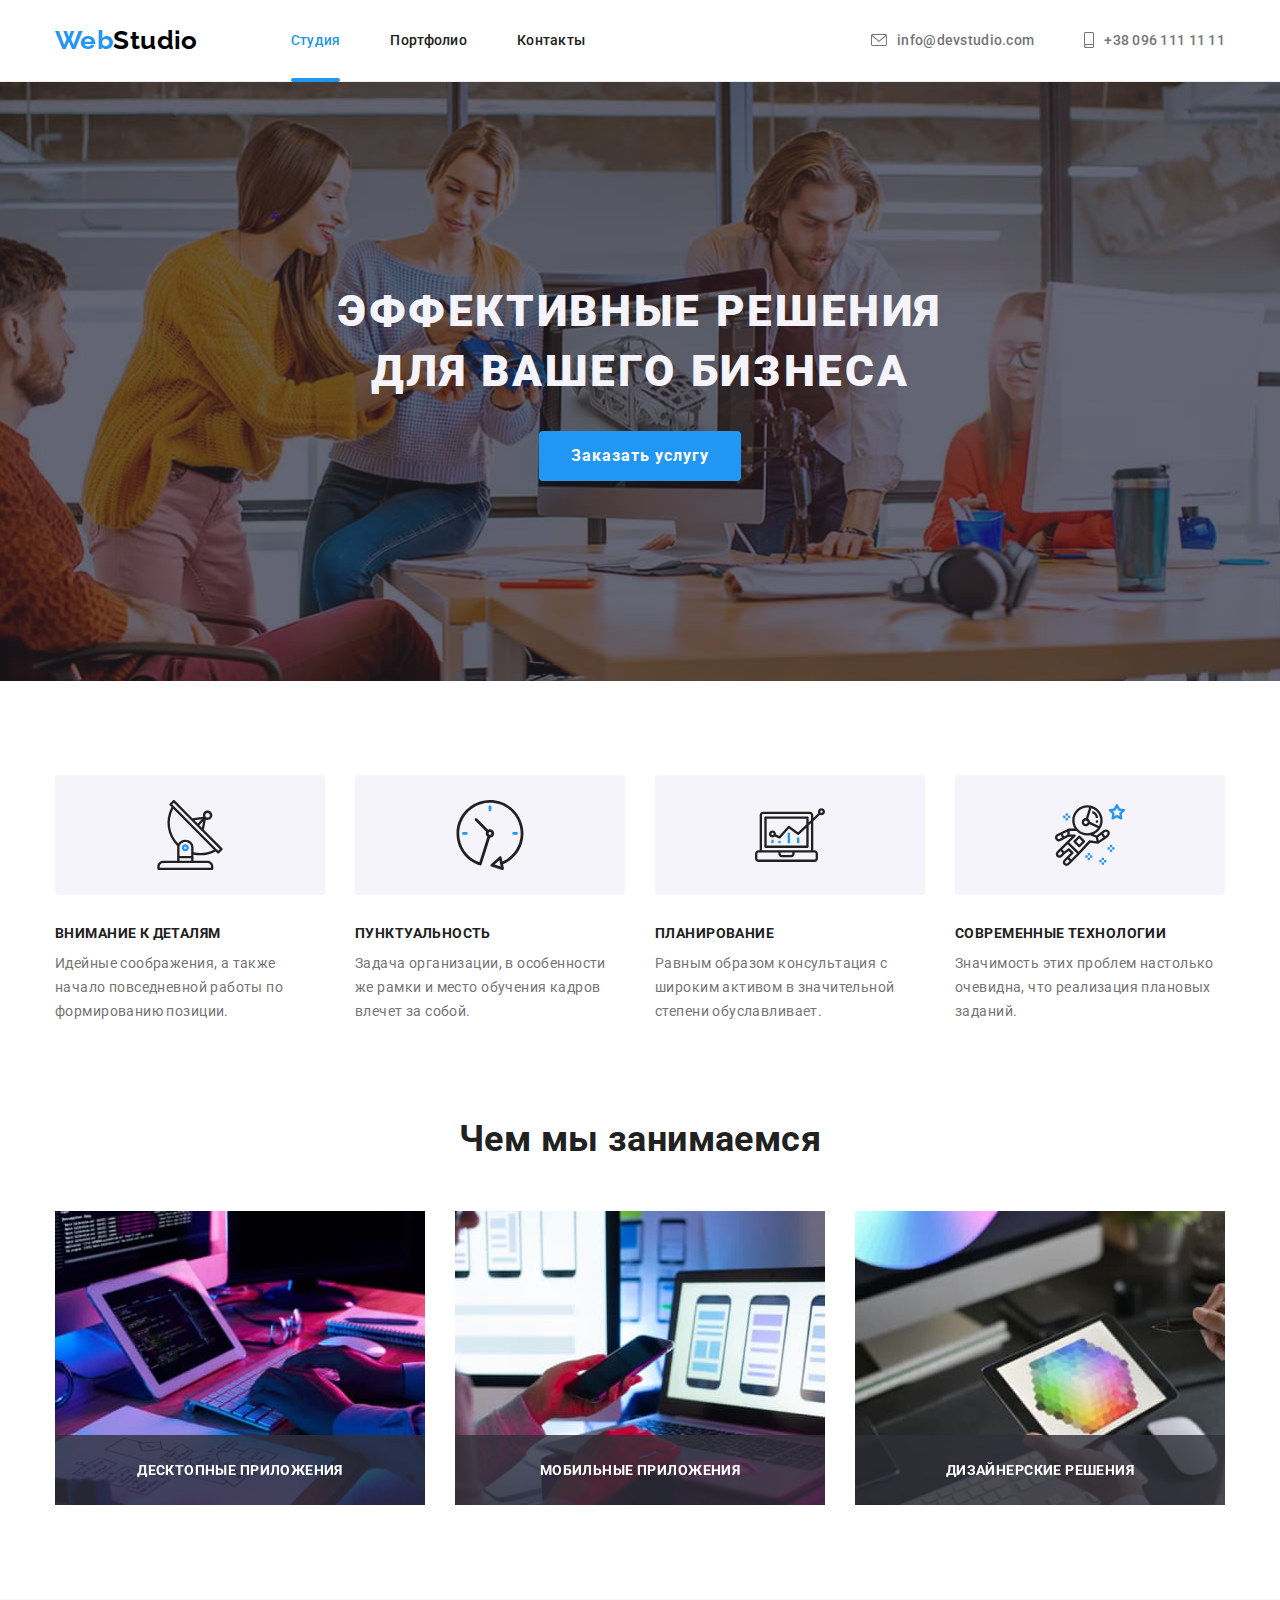
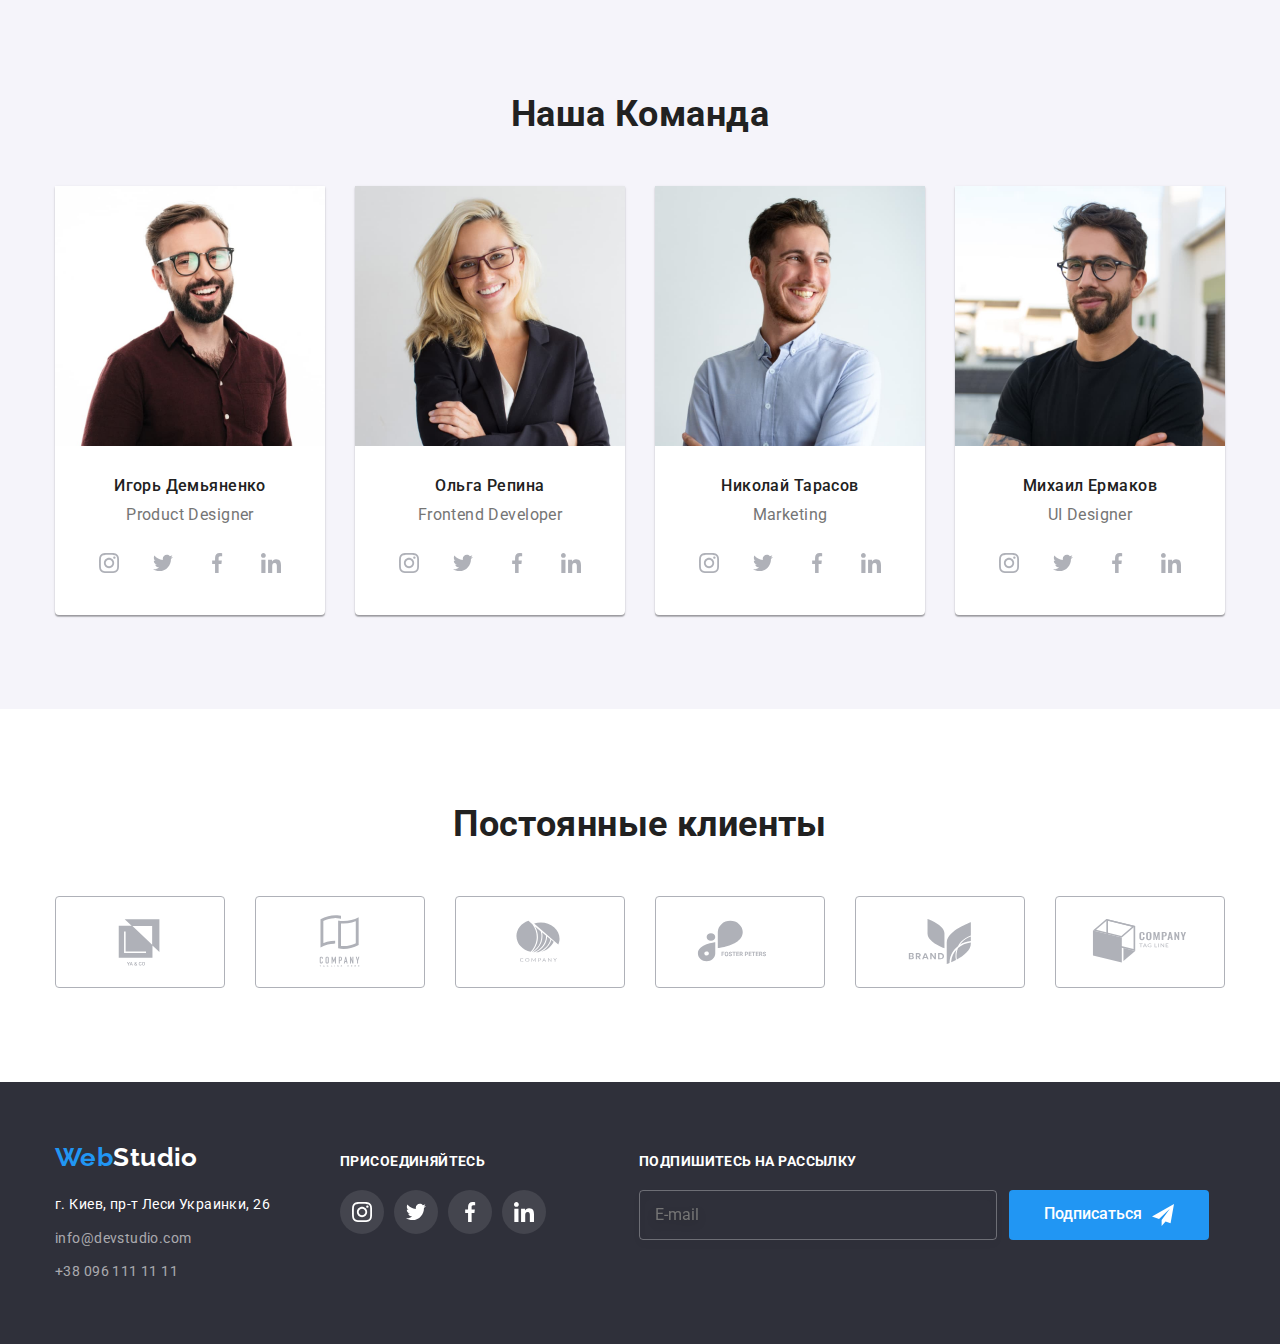
==== commit b623e0cc: "fixed" ====
--- a/index.html
+++ b/index.html
@@ -28,8 +28,9 @@
                     <use href="images/symbol-defs.svg#close-cross"></use>
                 </svg>
             </div>
+            <p>Оставьте свои данные, мы вам перезвоним</p>
             <form class="form-modal js-speaker-form">
-                <h2>Оставьте свои данные, мы вам перезвоним</h2>
+
                 <label>
                     <span class="form-input-name">Имя</span>
 
@@ -52,8 +53,8 @@
                         <use href="images/symbol-defs.svg#form-envelope"></use>
                     </svg>
                 </label>
-                <label>
-                    <span>Комментарий</span><textarea type="text" name="form-comment" class="input-text comment"
+                <label class="coments">
+                    <span>Комментарий</span><textarea name="form-comment" class="input-text comment"
                         placeholder="Введите текст"></textarea>
                 </label>
                 <label class="consent">
@@ -406,7 +407,7 @@
                 </address>
             </div>
             <div class="wrapper connect">
-                <h2>Присоединяйтесь</h2>
+                <b>Присоединяйтесь</b>
                 <ul class="list socials">
                     <li class="socials-item">
                         <a href="" class="instagramm">
@@ -437,19 +438,17 @@
                 </ul>
             </div>
             <div class="wrapper subscribe">
-                <h2>Подпишитесь на рассылку</h2>
+                <b>Подпишитесь на рассылку</b>
                 <form class="js-speaker-form">
                     <label class="mail">
                         <input type="email" name="subscribe-email" placeholder="E-mail">
                     </label>
-                    <label class="button">
-                        <button class="button primary subscribe-action"><span>Подписаться</span><svg class="icon"
-                                aria-hidden="true" width="32px" height="32px">
-                                <use href="images/symbol-defs.svg#icon-send"></use>
-                            </svg></button>
-
-
-                    </label>
+                    <button class="button primary subscribe-action" type="submit">
+                        <span>Подписаться</span>
+                        <svg class="icon" aria-hidden="true" width="32px" height="32px">
+                            <use href="images/symbol-defs.svg#icon-send"></use>
+                        </svg>
+                    </button>
                 </form>
             </div>
         </div>
--- a/css/main.css
+++ b/css/main.css
@@ -713,7 +713,8 @@
     align-items: baseline;
 }
 
-footer h2 {
+footer b {
+    display: block;
     text-transform: uppercase;
     font-size: 14px;
     font-weight: 700;
@@ -721,6 +722,8 @@
     margin-bottom: 20px;
 
     color: var(--primary-bg-color);
+
+
 }
 
 footer .logo {
@@ -837,8 +840,17 @@
 }
 
 .subscribe .mail {
-    display: flex;
-    align-items: center;
+    width: 358px;
+    height: 100%;
+    margin-right: 12px;
+    /* background-color: yellow; */
+}
+
+.subscribe .mail input {
+    display: block;
+    background-color: transparent;
+    height: 100%;
+    width: 100%;
 
     padding-left: 15px;
     padding-right: 15px;
@@ -846,28 +858,23 @@
     filter: drop-shadow(0px 4px 4px rgba(0, 0, 0, 0.15));
     border-radius: 4px;
 
-    width: 358px;
-    height: 100%;
-    margin-right: 12px;
-}
-
-.subscribe .mail input {
     line-height: 20px;
     font-size: 16px;
     color: rgba(255, 255, 255, 0.6);
-    background-color: transparent;
-    border: none;
-    padding: 0;
-    margin: 0;
-    width: 100%;
-}
-
-.subscribe .mail input:focus {
+
+    transition: color var(--cubic-function), border-color var(--cubic-function);
+
+}
+
+.subscribe .mail input:focus,
+.subscribe .mail input:hover {
     color: var(--primary-bg-color);
+    border: 1px solid var(--accent-color);
 }
 
 .subscribe .mail input:not(:placeholder-shown) {
     color: var(--primary-bg-color);
+    border: 1px solid var(--accent-color);
 }
 
 .subscribe .button {
@@ -968,6 +975,7 @@
     fill: #000000;
 }
 
+/* -------------Form-of-modal-window----------- */
 .form-modal {
     display: flex;
     flex-direction: column;
@@ -977,8 +985,13 @@
 .form-modal label {
     font-size: 14px;
     position: relative;
-}
-
+    margin-bottom: 10px;
+}
+
+
+.form-modal .coments {
+    margin-bottom: 20px;
+}
 
 
 .form-modal a {
@@ -1002,7 +1015,8 @@
 
 
 
-.form-modal h2 {
+.modal p {
+
     margin-top: 0;
     margin-bottom: 12px;
 
@@ -1011,10 +1025,6 @@
     text-align: center;
     letter-spacing: 0.03em;
     color: var(--secondary-content-color);
-}
-
-.form-modal label {
-    margin-bottom: 10px;
 }
 
 
@@ -1061,6 +1071,7 @@
 }
 
 .form-modal span {
+    display: inline-block;
     font-size: 12px;
     margin-bottom: 4px;
 }
@@ -1094,6 +1105,7 @@
     font-weight: 700;
     box-shadow: 0px 4px 4px rgba(0, 0, 0, 0.15);
     background-color: var(--hero-button-color);
+    margin-bottom: 0;
 
 }
 
